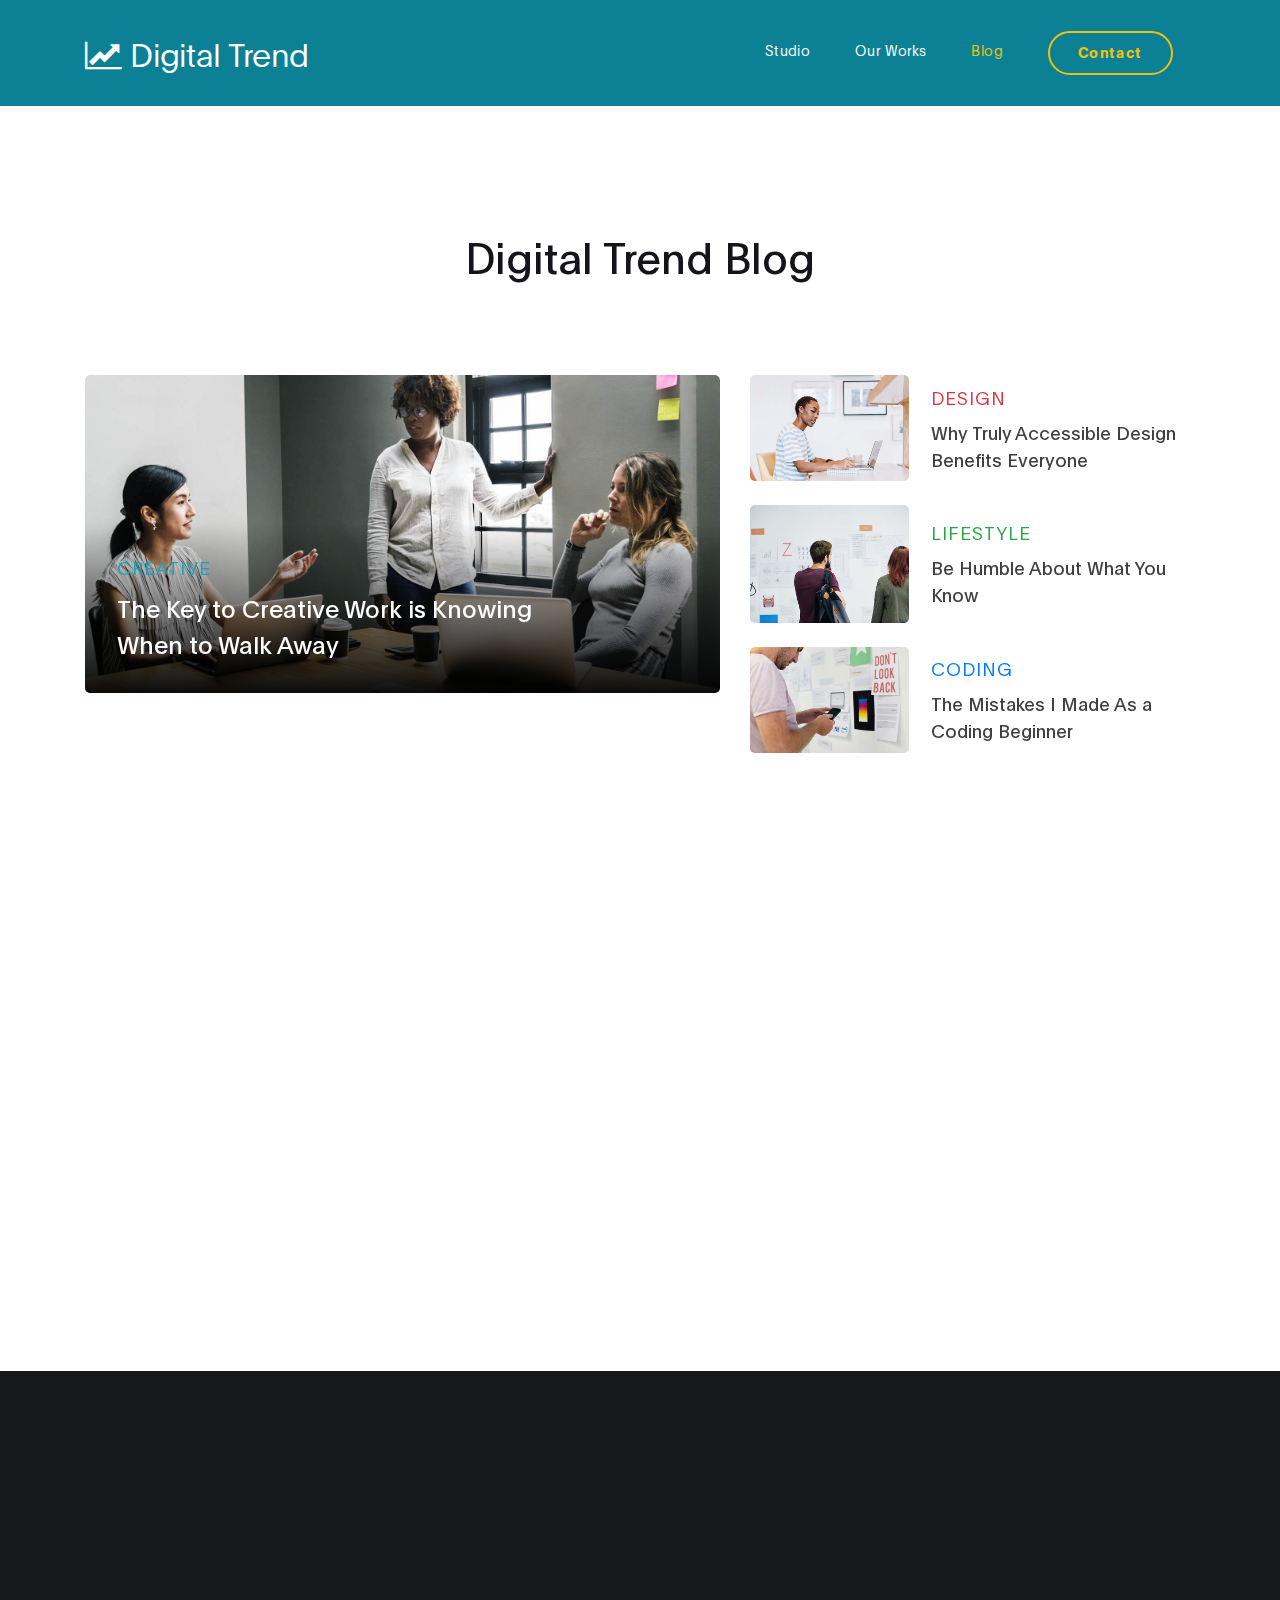
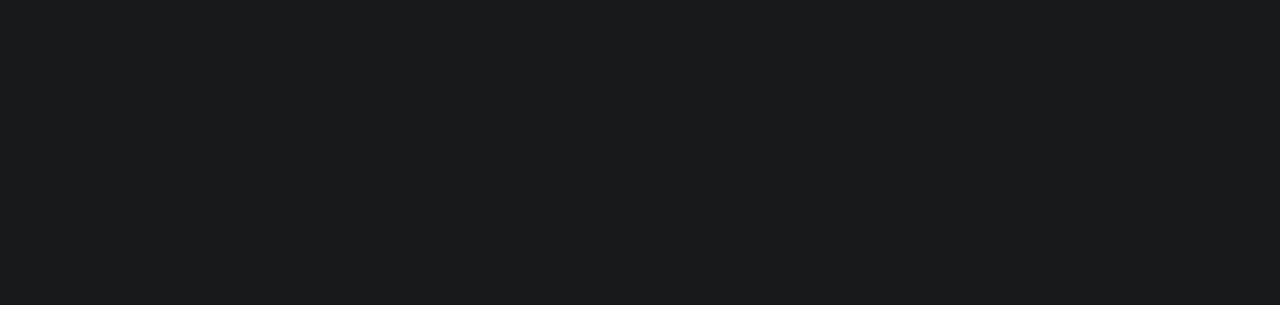
==== blog.html @ 86362ce6 "New template" ====
<!DOCTYPE html>
<html lang="en">
<head>

     <title>Digital Trend - Blog</title>
<!--

DIGITAL TREND

https://templatemo.com/tm-538-digital-trend

-->
     <meta charset="UTF-8">
     <meta http-equiv="X-UA-Compatible" content="IE=Edge">
     <meta name="description" content="">
     <meta name="keywords" content="">
     <meta name="author" content="">
     <meta name="viewport" content="width=device-width, initial-scale=1, maximum-scale=1">

     <link rel="stylesheet" href="css/bootstrap.min.css">
     <link rel="stylesheet" href="css/font-awesome.min.css">
     <link rel="stylesheet" href="css/aos.css">
     <link rel="stylesheet" href="css/owl.carousel.min.css">
     <link rel="stylesheet" href="css/owl.theme.default.min.css">

     <!-- MAIN CSS -->
     <link rel="stylesheet" href="css/templatemo-digital-trend.css">

</head>
<body>

     <!-- MENU BAR -->
    <nav class="navbar navbar-expand-lg position-absolute">
        <div class="container">
            <a class="navbar-brand" href="index.html">
              <i class="fa fa-line-chart"></i>
              Digital Trend
            </a>

            <button class="navbar-toggler" type="button" data-toggle="collapse" data-target="#navbarNav" aria-controls="navbarNav" aria-expanded="false"
                aria-label="Toggle navigation">
                <span class="navbar-toggler-icon"></span>
            </button>

            <div class="collapse navbar-collapse" id="navbarNav">
                <ul class="navbar-nav ml-auto">
                    <li class="nav-item">
                        <a href="index.html#about" class="nav-link">Studio</a>
                    </li>
                    <li class="nav-item">
                        <a href="index.html#project" class="nav-link">Our Works</a>
                    </li>
                    <li class="nav-item">
                        <a href="blog.html" class="nav-link active">Blog</a>
                    </li>
                    <li class="nav-item">
                        <a href="contact.html" class="nav-link contact">Contact</a>
                    </li>
                </ul>
            </div>
        </div>
    </nav>


     <!-- BLOG -->
     <section class="blog section-padding">
          <div class="container">
               <div class="row">

                    <div class="col-lg-12 col-12 py-5 mt-5 mb-3 text-center">

                      <h1 class="mb-4" data-aos="fade-up">Digital Trend Blog</h1>
                    </div>

                    <div class="col-lg-7 col-md-7 col-12 mb-4">
                      <div class="blog-header" data-aos="fade-up" data-aos-delay="100">
                        <img src="images/blog/blog-header-image.jpg" class="img-fluid" alt="blog header">

                        <div class="blog-header-info">
                          <h4 class="blog-category text-info">Creative</h4>

                          <h3><a href="blog-detail.html">The Key to Creative Work is Knowing When to Walk Away</a></h3>
                        </div>
                      </div>
                    </div>

                    <div class="col-lg-5 col-md-5 col-12 mb-4">
                      <div class="blog-sidebar d-flex justify-content-center align-items-center" data-aos="fade-up" data-aos-delay="200">
                        <img src="images/blog/blog-sidebar-image.jpg" class="img-fluid" alt="blog">

                        <div class="blog-info">
                          <h4 class="blog-category text-danger">Design</h4>

                          <h3><a href="blog-detail.html">Why Truly Accessible Design Benefits Everyone</a></h3>
                        </div>
                      </div>

                      <div class="blog-sidebar py-4 d-flex justify-content-center align-items-center" data-aos="fade-up" data-aos-delay="300">
                        <img src="images/blog/blog-sidebar-image01.jpg" class="img-fluid" alt="blog">

                        <div class="blog-info">
                          <h4 class="blog-category text-success">lifestyle</h4>

                          <h3><a href="blog-detail.html">Be Humble About What You Know</a></h3>
                        </div>
                      </div>

                      <div class="blog-sidebar d-flex justify-content-center align-items-center" data-aos="fade-up" data-aos-delay="200">
                        <img src="images/blog/blog-sidebar-image02.jpg" class="img-fluid" alt="blog">

                        <div class="blog-info">
                          <h4 class="blog-category text-primary">Coding</h4>

                          <h3><a href="blog-detail.html">The Mistakes I Made As a Coding Beginner</a></h3>
                        </div>
                      </div>

                    </div>

                    <div class="col-lg-5 ml-auto mt-5 pt-5 col-md-6 col-12">

                      <img src="images/newsletter.png" data-aos="fade-up" data-aos-delay="100" class="img-fluid" alt="newsletter">
                    </div>

                    <div class="col-lg-5 mr-auto mt-5 pt-5 col-md-6 col-12 newsletter-form">
                      <h4 data-aos="fade-up" data-aos-delay="200">Email Newsletter</h4>

                      <h2 data-aos="fade-up" data-aos-delay="300">Let’s stay up-to-date. We'll share you all good stuffs.</h2>
                      <form action="#" method="get" enctype="multipart/form-data">
                      <div class="form-group mt-4" data-aos="fade-up" data-aos-delay="400">
                        <input name="email" type="email" class="form-control" 
                        		id="email" aria-describedby="emailHelp" placeholder="Please enter your email" required>

                        <small id="emailHelp" class="form-text text-muted">We'll NOT share your email address to anyone else.</small>

                      </div>

                      <div class="form-group form-check" data-aos="fade-up" data-aos-delay="500">
                        <input name="monthly" type="checkbox" class="form-check-input" id="monthly">

                        <label class="form-check-label" for="monthly">Please send me a monthly newsletter.</label>
                      </div>

                        <button type="submit" data-aos="fade-up" data-aos-delay="500" class="btn w-100 mt-3">Sign up</button>
                      </form>
                    </div>

               </div>
          </div>
     </section>


    <footer class="site-footer">
      <div class="container">
        <div class="row">

          <div class="col-lg-5 mx-lg-auto col-md-8 col-10">
            <h1 class="text-white" data-aos="fade-up" data-aos-delay="100">We make creative <strong>brands</strong> only.</h1>
          </div>

          <div class="col-lg-3 col-md-6 col-12" data-aos="fade-up" data-aos-delay="200">
            <h4 class="my-4">Contact Info</h4>

            <p class="mb-1">
              <i class="fa fa-phone mr-2 footer-icon"></i> 
              +99 080 070 4224
            </p>

            <p>
              <a href="#">
                <i class="fa fa-envelope mr-2 footer-icon"></i>
                hello@company.com
              </a>
            </p>
          </div>

          <div class="col-lg-3 col-md-6 col-12" data-aos="fade-up" data-aos-delay="300">
            <h4 class="my-4">Our Studio</h4>

            <p class="mb-1">
              <i class="fa fa-home mr-2 footer-icon"></i> 
              Av. Lúcio Costa - Barra da Tijuca, Rio de Janeiro - RJ, Brazil
            </p>
          </div>

          <div class="col-lg-4 mx-lg-auto text-center col-md-8 col-12" data-aos="fade-up" data-aos-delay="400">
            <p class="copyright-text">Copyright &copy; 2020 Your Company
            <br>
            <a rel="nofollow noopener" href="https://templatemo.com">Design: TemplateMo</a></p>
          </div>

          <div class="col-lg-4 mx-lg-auto col-md-6 col-12" data-aos="fade-up" data-aos-delay="500">
            
            <ul class="footer-link">
              <li><a href="#">Stories</a></li>
              <li><a href="#">Work with us</a></li>
              <li><a href="#">Privacy</a></li>
            </ul>
          </div>

          <div class="col-lg-3 mx-lg-auto col-md-6 col-12" data-aos="fade-up" data-aos-delay="600">
            <ul class="social-icon">
              <li><a href="#" class="fa fa-instagram"></a></li>
              <li><a href="#" class="fa fa-twitter"></a></li>
              <li><a href="#" class="fa fa-dribbble"></a></li>
              <li><a href="#" class="fa fa-behance"></a></li>
            </ul>
          </div>

        </div>
      </div>
    </footer>


     <!-- SCRIPTS -->
     <script src="js/jquery.min.js"></script>
     <script src="js/bootstrap.min.js"></script>
     <script src="js/aos.js"></script>
     <script src="js/owl.carousel.min.js"></script>
     <script src="js/custom.js"></script>

</body>
</html>
---- css/templatemo-digital-trend.css ----
/*

DIGITAL TREND

https://templatemo.com/tm-538-digital-trend

*/
  
  @font-face {
      font-family: 'Plain-Regular';
      src: url('../fonts/Plain-Regular.woff2') format('woff2'),
          url('../fonts/Plain-Regular.woff') format('woff');
      font-weight: normal;
      font-style: normal;
  }

  @font-face {
      font-family: 'Plain-Light';
      src: url('../fonts/Plain-Light.woff2') format('woff2'),
          url('../fonts/Plain-Light.woff') format('woff');
      font-weight: bold;
      font-style: normal;
  }

  @font-face {
      font-family: 'Plain-Bold';
      src: url('../fonts/Plain-Bold.woff2') format('woff2'),
          url('../fonts/Plain-Bold.woff') format('woff');
      font-weight: bold;
      font-style: normal;
  }

  :root {
    --primary-color:        #057a8d;
    --secondary-color:      #f1c111;
    --white-color:          #ffffff;
    --dark-color:           #171819;
    --project-bg:           #f0f8ff;
    --menu-bg:              #0c8195;

    --title-color:          #15141a;
    --gray-color:           #909090;
    --link-color:           #404040;
    --p-color:              #666262;

    --base-font-family:     'Plain-Light', sans-serif;
    --title-font-family:    'Plain-Regular', sans-serif;
    --font-bold-family:     'Plain-Bold', sans-serif;
    --font-weight-bold:     bold;

    --h1-font-size:         42px;
    --h2-font-size:         32px;
    --h3-font-size:         24px;
    --p-font-size:          18px;
    --base-font-size:       16px;
    --menu-font-size:       14px;

    --border-radius-large:  100px;
    --border-radius-small:  5px;
  }

  body {
    background: var(--white-color);
    font-family: var(--base-font-family);
  }


  /*---------------------------------------
     TYPOGRAPHY              
  -----------------------------------------*/

  h1,h2,h3,h4,h5,h6 {
    font-family: var(--title-font-family);
    line-height: inherit;
  }

  h1 {
    color: var(--title-color);
    font-size: var(--h1-font-size);
  }

  h2 {
    font-size: var(--h2-font-size);
    font-weight: 100;
  }

  h3 {
    font-size: var(--h3-font-size);
    font-weight: 100;
    margin-bottom: 0;
  }

  h4 {
    color: var(--gray-color);
    font-family: var(--base-font-family);
    font-size: var(--p-font-size);
    letter-spacing: 1px;
    text-transform: uppercase;
  }

  p {
    color: var(--p-color);
    font-size: var(--p-font-size);
    line-height: 1.5em;
  }

  b, 
  strong {
    letter-spacing: 0;
    color: var(--secondary-color);
  }


  /*  BLOCKQUOTES */
  .quote {
    position: relative;
    margin: 0;
  }

  .quote::after {
    content: "“";
    position: absolute;
    bottom: -80px;
    left: 20px;
    font-family: times;
    color: var(--gray-color);
    font-weight: var(--font-weight-bold);
    font-size: 14em;
    line-height: 0;
    opacity: 0.10;
  }

  blockquote {
    border-left: 5px solid rgba(0,0,0,0.05);
    display: block;
    margin: 42px 0;
    padding: 14px 22px;
    color: rgba(0,0,0,0.5);
  }


  /* BUTTON */
  .custom-btn {
    background: transparent;
    border: 2px solid var(--dark-color);
    border-radius: var(--border-radius-large);
    padding: 12px 26px 14px 26px;
    color: var(--dark-color);
    font-family: var(--title-font-family);
    font-size: var(--p-font-size);
    white-space: nowrap;
  }

  .custom-btn.btn-bg {
    background: var(--white-color);
    color: var(--primary-color);
    border-color: transparent;
	transition: all .3s ease;
  }
  
  .custom-btn:hover,
  .custom-btn:focus {
    background: var(--dark-color);
    color: var(--white-color);
    border-color: transparent;
  }


  /*---------------------------------------
     GENERAL               
  -----------------------------------------*/

  * {
    -webkit-box-sizing: border-box;
    -moz-box-sizing: border-box;
    box-sizing: border-box;
  }

  *::before,
  *::after {
    -webkit-box-sizing: border-box;
    -moz-box-sizing: border-box;
    box-sizing: border-box;
  }

  a {
    color: var(--link-color);
    font-weight: normal;
    text-decoration: none;
  }

  a:hover, 
  a:active, 
  a:focus {
    color: var(--secondary-color);
    outline: none;
    text-decoration: none;
  }

  ::selection {
    background: var(--secondary-color);
    color: var(--white-color);
  }

  .section-padding {
    padding: 8em 0;
  }
  .section-padding-half {
    padding: 4em 0;
  }

  .google-map iframe {
    display: block;
    width: 100%;
  }



  /*---------------------------------------
    MENU             
  -----------------------------------------*/

  .navbar {
    background: var(--menu-bg);
    z-index: 2;
    top: 0;
    right: 0;
    left: 0;
    padding: 1.5em;
  }

  .navbar-brand {
    color: var(--white-color);
    font-size: var(--h2-font-size);
  }

  .nav-link {
    color: var(--white-color);
    font-size: var(--menu-font-size);
    letter-spacing: 0.4px;
    margin: 0 1.6em;
    padding: 0.6em;
  }

  .nav-link.active,
  .nav-link:hover {
    color: var(--secondary-color);
  }

  .navbar-expand-lg .navbar-nav .nav-link {
    padding-right: 0;
    padding-left: 0;
  }

  .navbar-expand-lg .navbar-nav .nav-link.contact {
    border: 2px solid var(--secondary-color);
    border-radius: var(--border-radius-large);
    color: var(--secondary-color);
    font-family: var(--font-bold-family);
    padding: 0.6em 2em 0.8em 2em;
  }

  .navbar-expand-lg .navbar-nav .nav-link.contact:hover,
  .navbar-expand-lg .navbar-nav .nav-link.contact.active {
    background: var(--secondary-color);
    color: var(--white-color);
  }

  .navbar-nav .navbar-toggler-icon {
    background: none;
  }

  .navbar-toggler {
    border: 0;
    padding: 0;
    cursor: pointer;
    margin: 0 10px 0 0;
    width: 30px;
    height: 35px;
    outline: none;
  }

  .navbar-toggler:focus {
    outline: none;
  }

  .navbar-toggler[aria-expanded="true"] .navbar-toggler-icon {
    background: transparent;
  }

  .navbar-toggler[aria-expanded="true"] .navbar-toggler-icon::before,
  .navbar-toggler[aria-expanded="true"] .navbar-toggler-icon::after {
    transition: top 300ms 50ms ease, -webkit-transform 300ms 350ms ease;
    transition: top 300ms 50ms ease, transform 300ms 350ms ease;
    transition: top 300ms 50ms ease, transform 300ms 350ms ease, -webkit-transform 300ms 350ms ease;
    top: 0;
  }

  .navbar-toggler[aria-expanded="true"] .navbar-toggler-icon::before {
    transform: rotate(45deg);
  }

  .navbar-toggler[aria-expanded="true"] .navbar-toggler-icon::after {
    transform: rotate(-45deg);
  }

  .navbar-toggler .navbar-toggler-icon {
    background: var(--white-color);
    transition: background 10ms 300ms ease;
    display: block;
    width: 30px;
    height: 2px;
    position: relative;
  }

  .navbar-toggler .navbar-toggler-icon::before,
  .navbar-toggler .navbar-toggler-icon::after {
    transition: top 300ms 350ms ease, -webkit-transform 300ms 50ms ease;
    transition: top 300ms 350ms ease, transform 300ms 50ms ease;
    transition: top 300ms 350ms ease, transform 300ms 50ms ease, -webkit-transform 300ms 50ms ease;
    position: absolute;
    right: 0;
    left: 0;
    background: var(--white-color);
    width: 30px;
    height: 2px;
    content: '';
  }

  .navbar-toggler .navbar-toggler-icon::before {
    top: -8px;
  }

  .navbar-toggler .navbar-toggler-icon::after {
    top: 8px;
  }



  /*---------------------------------------
     HERO              
  -----------------------------------------*/

  .hero {
    position: relative;
    padding: 5em 0;
    overflow: hidden;
  }

  .hero-bg {
    background: linear-gradient(170deg, var(--primary-color) 64%, var(--white-color) 30%);
  }

  .hero-image {
    position: relative;
    top: 2em;
  }



  /*---------------------------------------
     PROJECT              
  -----------------------------------------*/

  .project {
    background: var(--project-bg);
  }

  .project-wrapper {
    position: relative;
  }

  .project-wrapper img {
    border-radius: var(--border-radius-small);
  }

  .project-info {
    background: var(--white-color);
    border-radius: var(--border-radius-small);
    position: absolute;
    bottom: 32px;
    right: 32px;
    left: 32px;
    width: 90%;
    padding: 32px;
  }

  .project-info small {
    font-family: Plain-Bold;
    color: var(--gray-color);
    position: relative;
    top: 2px;
  }

  .project-info a {
    color: var(--primary-color);
  }

  .project-info .project-icon {
    background: var(--primary-color);
  }

  .project-icon {
    position: absolute;
    right: 30px;
    top: 40px;
    background: var(--dark-color);
    border-radius: var(--border-radius-large);
    color: var(--white-color);
    font-size: var(--h2-font-size);
    width: 40px;
    height: 40px;
    line-height: 40px;
    text-align: center;
    padding-left: 5px;
  }

  .owl-theme .owl-dots .owl-dot {
    outline: none;
  }

  .owl-theme .owl-dots .owl-dot span {
    background: var(--gray-color);
    width: 50px;
    height: 3px;
    margin:  35px 5px;
  }

  .owl-theme .owl-dots .owl-dot.active span, 
  .owl-theme .owl-dots .owl-dot:hover span {
    background: var(--secondary-color);
  }

  .list-detail {
    margin-left: 1em;
    padding-left: 1em;
    position: relative;
  }

  .list-detail li {
    display: block;
    list-style: none;
    margin: 0.6em 0 0 0.8em;
  }

  .list-detail li::before {
    content: "";
    width: 0;
    height: 0;
    border-width: 0 16px 16px 0;
    border-color: transparent var(--secondary-color) transparent transparent;
    border-style: solid;
    position: absolute;
    left: 0;
  }

  .list-detail span {
    position: relative;
    bottom: 5px;
  }

  .client-info img {
    width: 100px;
    margin-right: 1em;
  }



  /*---------------------------------------
      ABOUT            
  -----------------------------------------*/

  .about {
    position: relative;
    overflow: hidden;
  }

  .about-image img {
    display: block;
    margin: 0 auto;
  }



  /*---------------------------------------
      BLOG            
  -----------------------------------------*/

  .blog-header {
    border-radius: var(--border-radius-small);
    position: relative;
    overflow: hidden;
  }

  .blog-header img {
    border-radius: var(--border-radius-small);
    display: block;
  }

  .blog-header-info {
    background: linear-gradient(transparent,rgba(0,0,0,0.95));
    position: absolute;
    right: 0;
    left: 0;
    bottom: 0;
    padding: 2em;
  }

  .blog-header-info h3 {
    max-width: 80%;
  }

  .blog-header-info a {
    color: var(--white-color);
  }

  .blog-header-info a:hover {
    color: var(--secondary-color);
  }

  .blog-sidebar img {
    border-radius: var(--border-radius-small);
    width: 159px;
    margin-right: 22px;
  }

  .blog-sidebar h3 {
    font-size: 18px;
  }



  /*---------------------------------------
     CONTACT              
  -----------------------------------------*/

  .newsletter-form .form-control,
  .contact-form .form-control {
    box-shadow: none;
    background: var(--project-bg);
    border: 0;
    padding: 1.7em 1.3em;
    margin: 14px 0;
  }

  .newsletter-form button,
  .contact-form #submit-button {
    background: var(--primary-color);
    border-radius: var(--border-radius-large);
    color: var(--white-color);
    cursor: pointer;
    font-size: var(--p-font-size);
    line-height: 0px;
    padding: 1.5em 1.3em;
  }

  .newsletter-form button {
    background: var(--secondary-color);
  }



  /*---------------------------------------
     FOOTER              
  -----------------------------------------*/

  .site-footer {
    background: var(--dark-color);
    padding: 7em 0 6em 0;
  }

  .site-footer a {
    color: var(--p-color);
  }

  .site-footer a:hover,
  .footer-icon {
    color: var(--secondary-color);
  }

  .footer-link li {
    display: inline-block;
    list-style: none;
    margin: 0 10px;
  }

  .copyright-text,
  .footer-link,
  .site-footer .social-icon {
    margin-top: 6em;
  }

  .copyright-text {
    margin-top: 5.3em;
  }



  /*---------------------------------------
     SOCIAL ICON              
  -----------------------------------------*/

  .social-icon {
    position: relative;
    padding: 0;
    margin: 4em 0 0 0;
  }

  .social-icon li {
    display: inline-block;
    list-style: none;
  }

  .social-icon li a {
    text-decoration: none;
    display: inline-block;
    font-size: var(--base-font-size);
    margin: 10px;
    text-align: center;
  }



  /*---------------------------------------
     RESPONSIVE STYLES              
  -----------------------------------------*/

  @media screen and (min-width: 1200px) {

    .about-info h2 {
      max-width: 70%;
    }
  }

  @media screen and (min-width: 991px) {

    .project h2 {
      max-width: 32%;
      margin: 0 auto;
    }
  }

  @media screen and (max-width: 991px) {

    .hero {
      padding-top: 14em;
    }

    .hero-text {
      bottom: 2em;
    }

    .navbar {
      padding: 1em;
    }

    .navbar-collapse {
      text-align: center;
      padding: 2.5em 0;
    }

    .nav-link {
      display: inline-block;
    }

    .navbar-expand-lg .navbar-nav .nav-link.contact {
      margin: 1em 0;
    }

    .copyright-text, 
    .footer-link, 
    .site-footer .social-icon {
      margin-top: 3em;
      padding: 0;
      text-align: left;
    }
  }

  @media screen and (max-width: 767px) {

    h1 {
      font-size: 36px;
    }

    h2 {
      font-size: 28px;
    }

    h3 {
      font-size: 22px;
    }

    .project-info {
      right: 0;
      left: 0;
      margin: 0 auto;
    }

    .footer-link, 
    .site-footer .social-icon {
      margin-top: 1em;
    }

    .copyright-text {
      margin: 2.5em 0 1em 0;
    }

    .footer-link li {
      margin-left: 0;
    }
  }
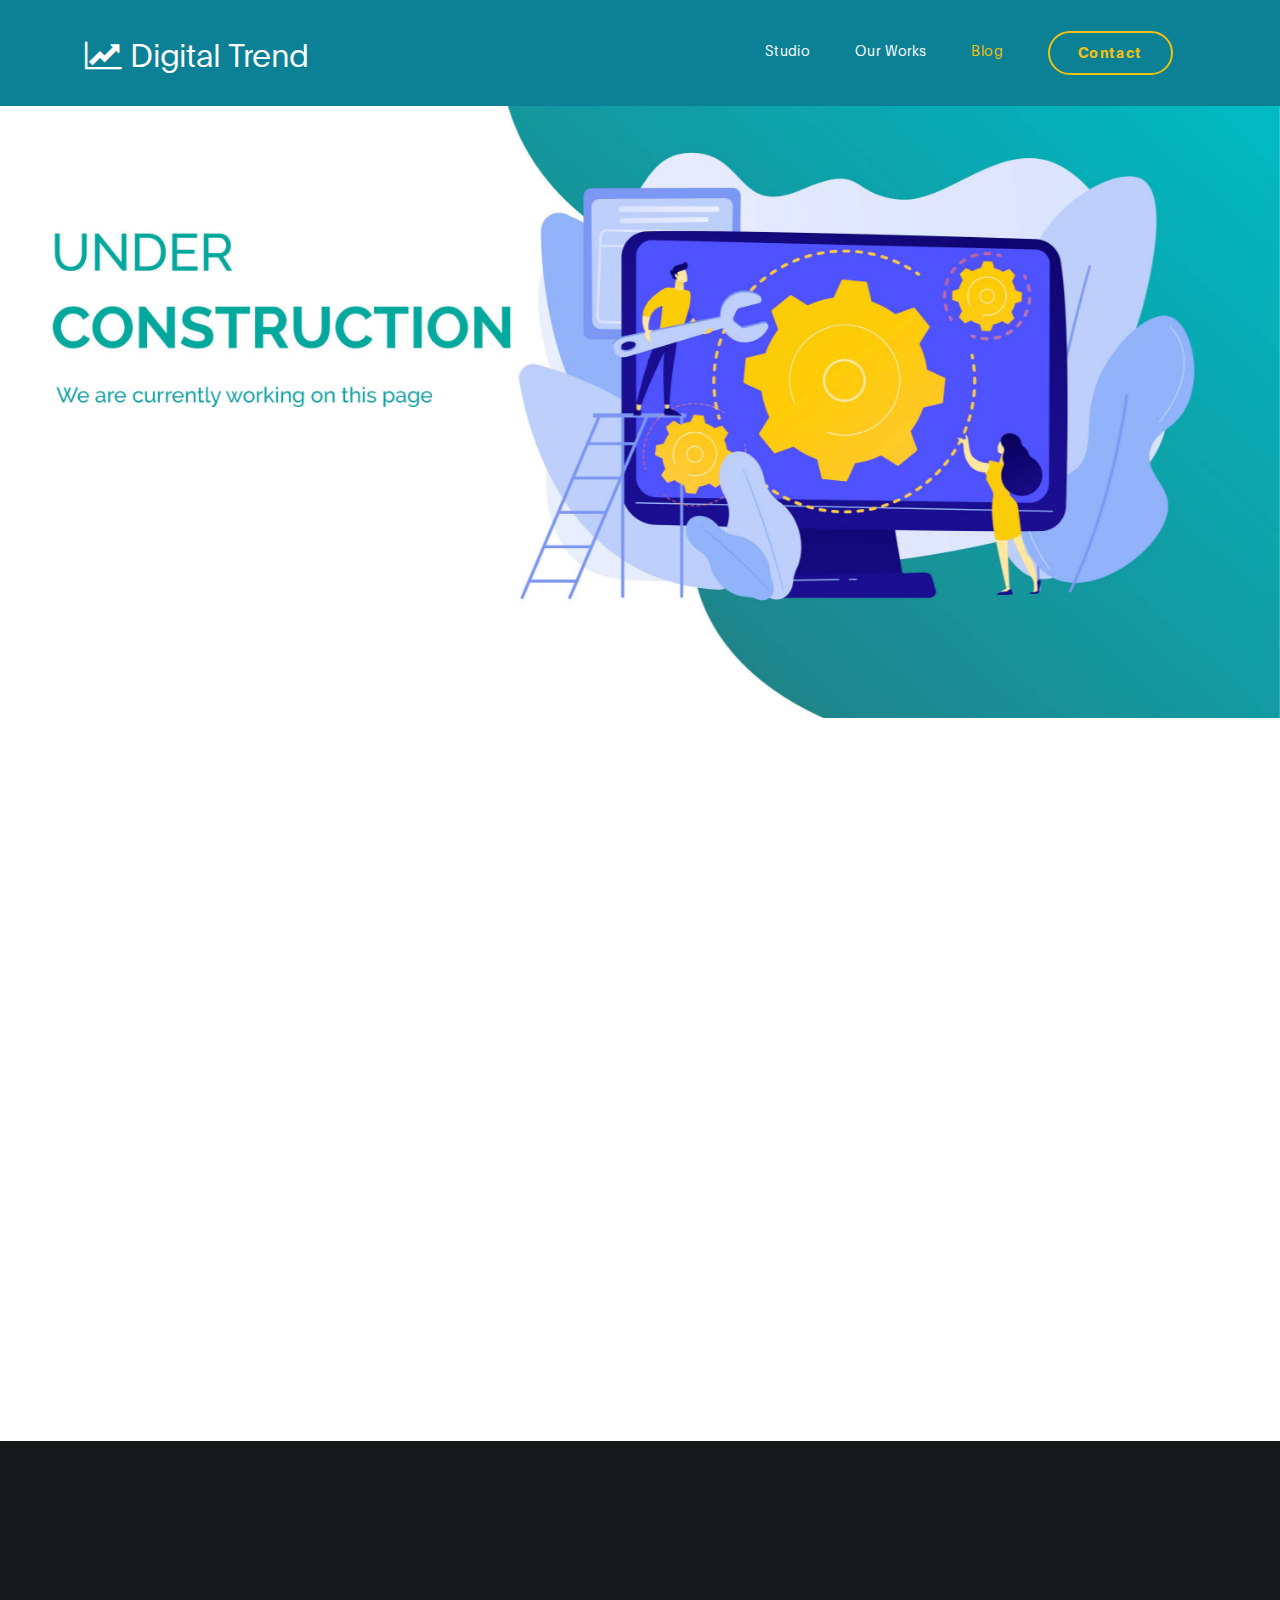
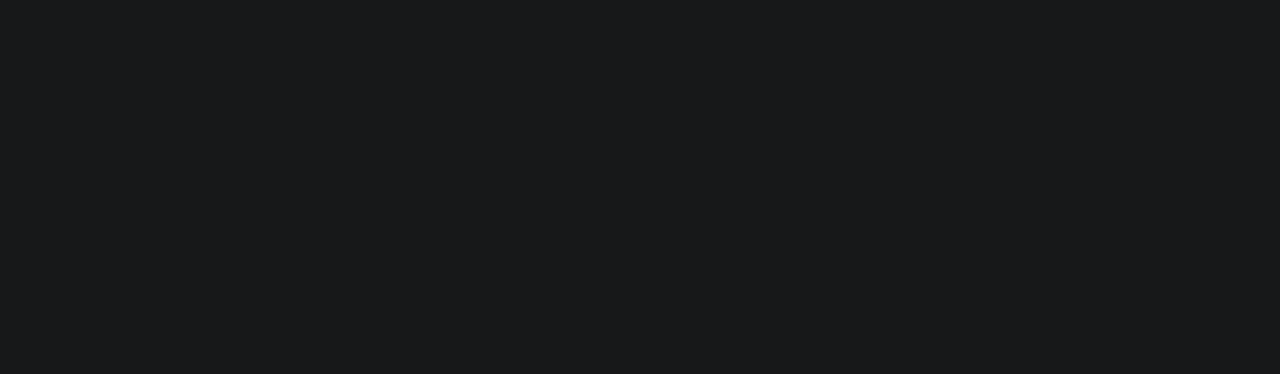
==== commit cce9cac6: "update blog and contact page" ====
--- a/blog.html
+++ b/blog.html
@@ -61,61 +61,17 @@
         </div>
     </nav>
 
-
+    
      <!-- BLOG -->
+     
+    <div class="full-image text-center" data-aos="zoom-in">
+      <img src="images/project/project-detail/under_construction.jpg" class="img-fluid" alt="interview process">
+    </div>
+    
      <section class="blog section-padding">
           <div class="container">
                <div class="row">
 
-                    <div class="col-lg-12 col-12 py-5 mt-5 mb-3 text-center">
-
-                      <h1 class="mb-4" data-aos="fade-up">Digital Trend Blog</h1>
-                    </div>
-
-                    <div class="col-lg-7 col-md-7 col-12 mb-4">
-                      <div class="blog-header" data-aos="fade-up" data-aos-delay="100">
-                        <img src="images/blog/blog-header-image.jpg" class="img-fluid" alt="blog header">
-
-                        <div class="blog-header-info">
-                          <h4 class="blog-category text-info">Creative</h4>
-
-                          <h3><a href="blog-detail.html">The Key to Creative Work is Knowing When to Walk Away</a></h3>
-                        </div>
-                      </div>
-                    </div>
-
-                    <div class="col-lg-5 col-md-5 col-12 mb-4">
-                      <div class="blog-sidebar d-flex justify-content-center align-items-center" data-aos="fade-up" data-aos-delay="200">
-                        <img src="images/blog/blog-sidebar-image.jpg" class="img-fluid" alt="blog">
-
-                        <div class="blog-info">
-                          <h4 class="blog-category text-danger">Design</h4>
-
-                          <h3><a href="blog-detail.html">Why Truly Accessible Design Benefits Everyone</a></h3>
-                        </div>
-                      </div>
-
-                      <div class="blog-sidebar py-4 d-flex justify-content-center align-items-center" data-aos="fade-up" data-aos-delay="300">
-                        <img src="images/blog/blog-sidebar-image01.jpg" class="img-fluid" alt="blog">
-
-                        <div class="blog-info">
-                          <h4 class="blog-category text-success">lifestyle</h4>
-
-                          <h3><a href="blog-detail.html">Be Humble About What You Know</a></h3>
-                        </div>
-                      </div>
-
-                      <div class="blog-sidebar d-flex justify-content-center align-items-center" data-aos="fade-up" data-aos-delay="200">
-                        <img src="images/blog/blog-sidebar-image02.jpg" class="img-fluid" alt="blog">
-
-                        <div class="blog-info">
-                          <h4 class="blog-category text-primary">Coding</h4>
-
-                          <h3><a href="blog-detail.html">The Mistakes I Made As a Coding Beginner</a></h3>
-                        </div>
-                      </div>
-
-                    </div>
 
                     <div class="col-lg-5 ml-auto mt-5 pt-5 col-md-6 col-12">
 
@@ -150,26 +106,26 @@
      </section>
 
 
-    <footer class="site-footer">
+     <footer class="site-footer">
       <div class="container">
         <div class="row">
 
           <div class="col-lg-5 mx-lg-auto col-md-8 col-10">
-            <h1 class="text-white" data-aos="fade-up" data-aos-delay="100">We make creative <strong>brands</strong> only.</h1>
+            <h1 class="text-white" data-aos="fade-up" data-aos-delay="100">We make creative <strong>engineering</strong> only.</h1>
           </div>
 
-          <div class="col-lg-3 col-md-6 col-12" data-aos="fade-up" data-aos-delay="200">
+          <div class="col-lg-4 col-md-6 col-12" data-aos="fade-up" data-aos-delay="200">
             <h4 class="my-4">Contact Info</h4>
 
             <p class="mb-1">
               <i class="fa fa-phone mr-2 footer-icon"></i> 
-              +99 080 070 4224
+              +62 813 790 555 89
             </p>
 
             <p>
               <a href="#">
                 <i class="fa fa-envelope mr-2 footer-icon"></i>
-                hello@company.com
+                gajahitsolution@gmail.com
               </a>
             </p>
           </div>
@@ -179,12 +135,12 @@
 
             <p class="mb-1">
               <i class="fa fa-home mr-2 footer-icon"></i> 
-              Av. Lúcio Costa - Barra da Tijuca, Rio de Janeiro - RJ, Brazil
+              Sepang Jaya, Way Halim, Bandar Lampung, Lampung, Indonesia
             </p>
           </div>
 
-          <div class="col-lg-4 mx-lg-auto text-center col-md-8 col-12" data-aos="fade-up" data-aos-delay="400">
-            <p class="copyright-text">Copyright &copy; 2020 Your Company
+          <div class="col-lg-4 mx-lg-auto text-center col-md-8 col-12" style="padding-left: 0px;margin-left:0px" data-aos="fade-up" data-aos-delay="400">
+            <p class="copyright-text" style="padding-left: 0px;margin-left:0px">Copyright &copy; 2021 Gajah IT Solution
             <br>
             <a rel="nofollow noopener" href="https://templatemo.com">Design: TemplateMo</a></p>
           </div>
--- a/css/templatemo-digital-trend.css
+++ b/css/templatemo-digital-trend.css
@@ -375,7 +375,7 @@
   }
 
   .project-info {
-    background: var(--white-color);
+    background: var(--primary-color);
     border-radius: var(--border-radius-small);
     position: absolute;
     bottom: 32px;
@@ -387,17 +387,18 @@
 
   .project-info small {
     font-family: Plain-Bold;
-    color: var(--gray-color);
+    color: var(--secondary-color);
+    font-size: var(--base-font-size);
     position: relative;
     top: 2px;
   }
 
   .project-info a {
-    color: var(--primary-color);
+    color: var(--white-color);
   }
 
   .project-info .project-icon {
-    background: var(--primary-color);
+    background: var(--white-color);
   }
 
   .project-icon {
@@ -406,7 +407,7 @@
     top: 40px;
     background: var(--dark-color);
     border-radius: var(--border-radius-large);
-    color: var(--white-color);
+    color: var(--primary-color);
     font-size: var(--h2-font-size);
     width: 40px;
     height: 40px;
